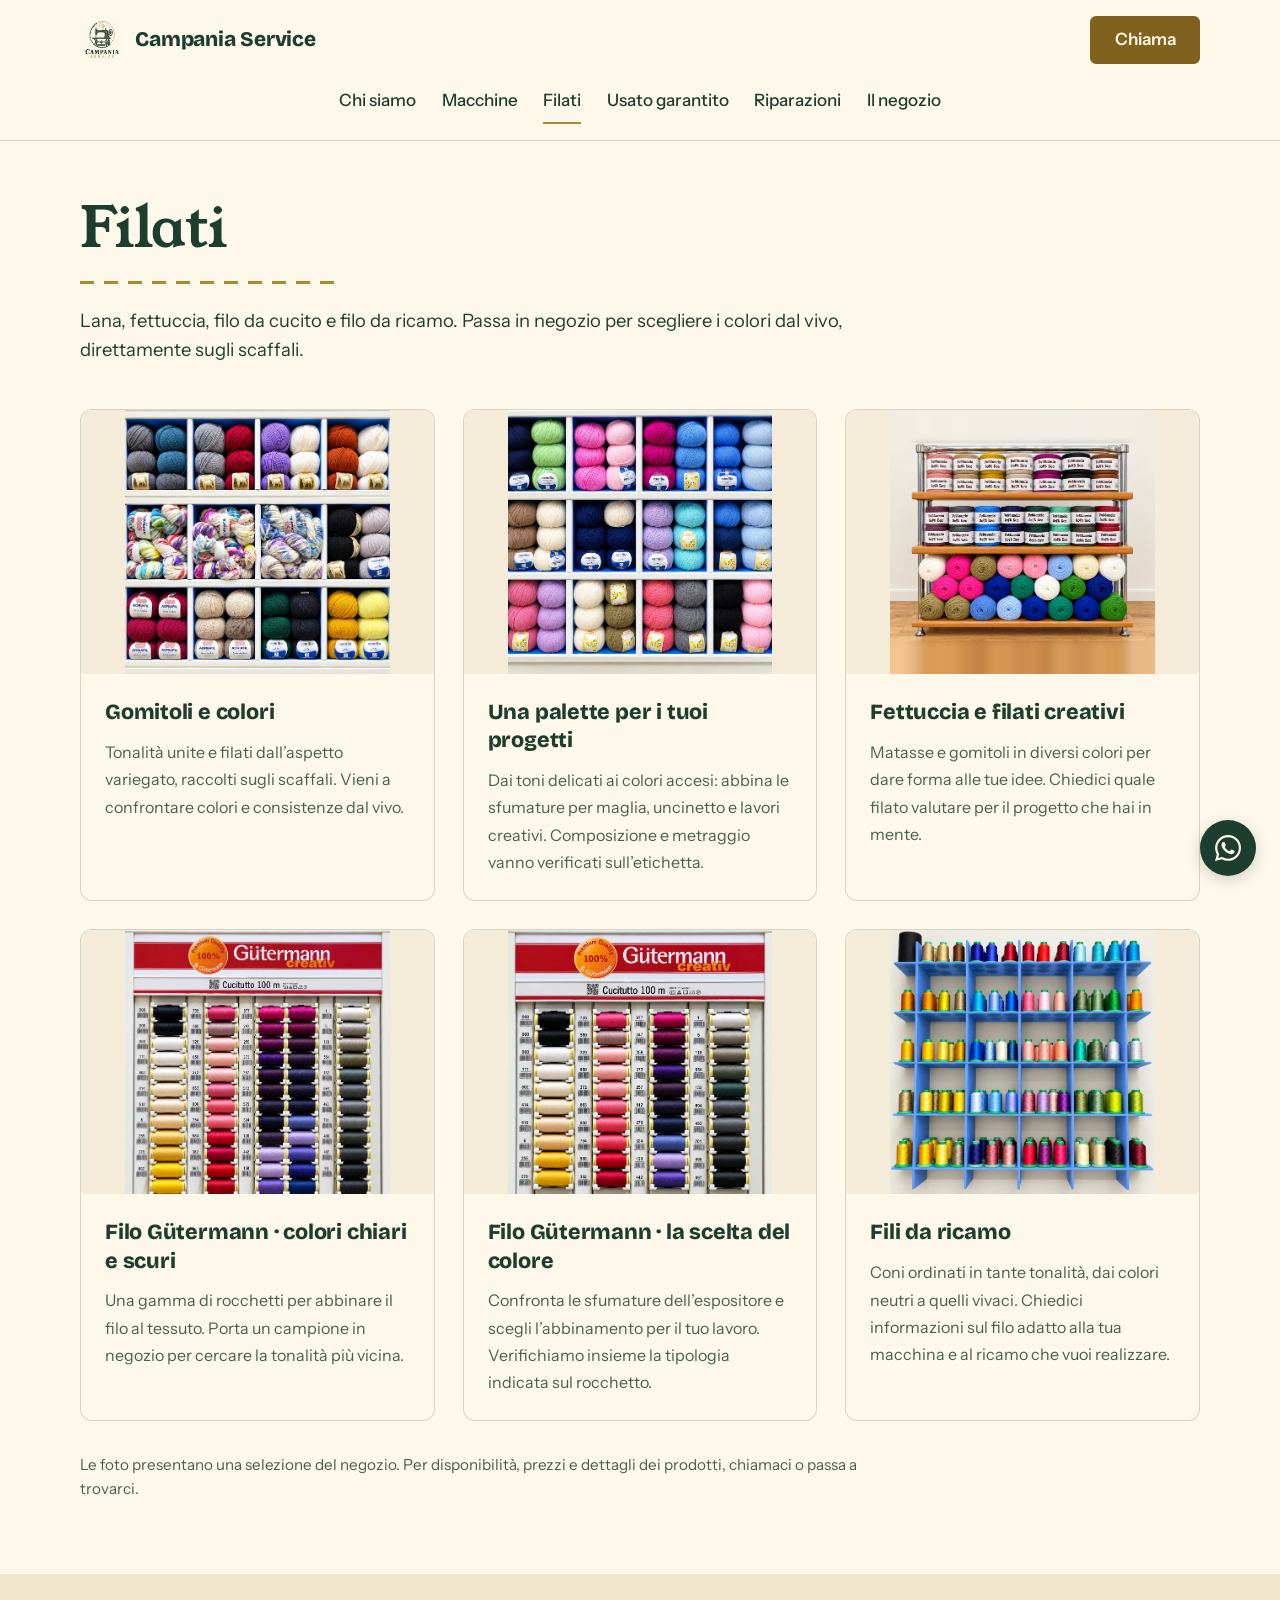
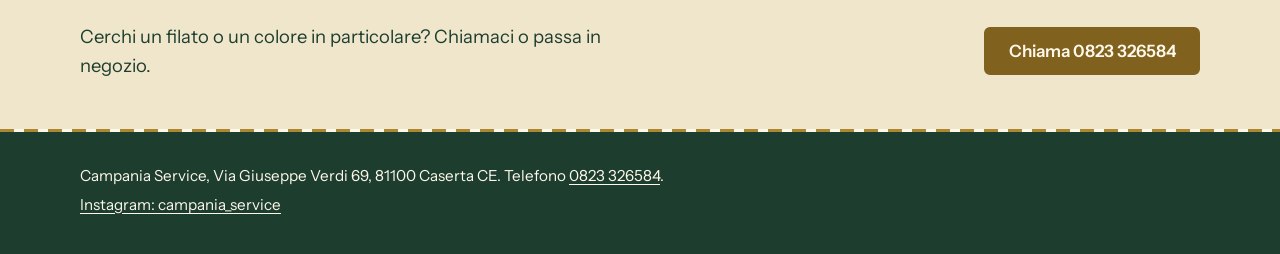
==== filati.html @ 4705c8c3 "Add files via upload" ====
<!DOCTYPE html>

<html lang="it">
<head>
<meta charset="utf-8"/>
<meta content="width=device-width, initial-scale=1" name="viewport"/>
<title>Filati | Campania Service Caserta</title>
<meta content="Filati in vendita da Campania Service a Caserta, in Via Giuseppe Verdi 69. Passa in negozio per sceglierli dal vivo." name="description"/>
<meta content="#1D3E2F" name="theme-color"/>
<link href="images/favicon.png" rel="icon" type="image/png"/>
<link href="images/apple-touch-icon.png" rel="apple-touch-icon"/>
<link href="https://fonts.googleapis.com" rel="preconnect"/>
<link crossorigin="" href="https://fonts.gstatic.com" rel="preconnect"/>
<link href="https://fonts.googleapis.com/css2?family=Bricolage+Grotesque:opsz,wght@12..96,600;12..96,800&amp;family=Caveat:wght@600&amp;family=Instrument+Sans:wght@400;500;600&amp;family=Young+Serif&amp;display=swap" rel="stylesheet"/>

<link href="style.css?v=20261009-oro" rel="stylesheet"/>
</head>
<body>
<a class="skip" href="#contenuto">Vai al contenuto</a>
<header>
<div class="wrap bar">
<a class="brand" href="index.html"><img alt="" class="brand-mark" height="1254" src="images/logo-campania-service.jpg" width="1254"/><span>Campania Service</span></a>
<nav aria-label="Menu principale">
<a href="index.html#chi-siamo">Chi siamo</a>
<a href="macchine.html">Macchine</a>
<a aria-current="page" href="filati.html">Filati</a>
<a href="usato-garantito.html">Usato garantito</a>
<a href="riparazioni.html">Riparazioni</a>
<a href="il-negozio.html">Il negozio</a>
</nav>
<a class="btn primary" href="tel:+390823326584">Chiama</a>
</div>
</header>
<main id="contenuto">
<section class="wrap page-title">
<h1>Filati</h1>
<div aria-hidden="true" class="stitch draw"></div>
<p>Lana, fettuccia, filo da cucito e filo da ricamo. Passa in negozio per scegliere i colori dal vivo, direttamente sugli scaffali.</p>
</section>
<section class="wrap gallery-sec">
<div class="gal catalog">
<article class="product-card"><button aria-label="Ingrandisci la foto: Gomitoli e colori" class="frame" type="button"><img alt="Gomitoli di lana di tanti colori sugli scaffali del negozio" height="1254" loading="lazy" src="images/filati-1.jpg" width="1254"/></button><div class="product-copy"><h2>Gomitoli e colori</h2><p>Tonalità unite e filati dall’aspetto variegato, raccolti sugli scaffali. Vieni a confrontare colori e consistenze dal vivo.</p></div></article>
<article class="product-card"><button aria-label="Ingrandisci la foto: Una palette per i tuoi progetti" class="frame" type="button"><img alt="Gomitoli di cotone in tanti colori negli scaffali" height="1254" loading="lazy" src="images/filati-2.jpg" width="1254"/></button><div class="product-copy"><h2>Una palette per i tuoi progetti</h2><p>Dai toni delicati ai colori accesi: abbina le sfumature per maglia, uncinetto e lavori creativi. Composizione e metraggio vanno verificati sull’etichetta.</p></div></article>
<article class="product-card"><button aria-label="Ingrandisci la foto: Fettuccia e filati creativi" class="frame" type="button"><img alt="Matasse di fettuccia in tanti colori su uno scaffale" height="1254" loading="lazy" src="images/filati-3.jpg" width="1254"/></button><div class="product-copy"><h2>Fettuccia e filati creativi</h2><p>Matasse e gomitoli in diversi colori per dare forma alle tue idee. Chiedici quale filato valutare per il progetto che hai in mente.</p></div></article>
<article class="product-card"><button aria-label="Ingrandisci la foto: Filo Gütermann · colori chiari e scuri" class="frame" type="button"><img alt="Espositore di rocchetti di filo da cucito Gütermann" height="1254" loading="lazy" src="images/filati-4.jpg" width="1254"/></button><div class="product-copy"><h2>Filo Gütermann · colori chiari e scuri</h2><p>Una gamma di rocchetti per abbinare il filo al tessuto. Porta un campione in negozio per cercare la tonalità più vicina.</p></div></article>
<article class="product-card"><button aria-label="Ingrandisci la foto: Filo Gütermann · la scelta del colore" class="frame" type="button"><img alt="Espositore di rocchetti Gütermann in colori diversi" height="1254" loading="lazy" src="images/filati-5.jpg" width="1254"/></button><div class="product-copy"><h2>Filo Gütermann · la scelta del colore</h2><p>Confronta le sfumature dell’espositore e scegli l’abbinamento per il tuo lavoro. Verifichiamo insieme la tipologia indicata sul rocchetto.</p></div></article>
<article class="product-card"><button aria-label="Ingrandisci la foto: Fili da ricamo" class="frame" type="button"><img alt="Coni di filo da ricamo in tanti colori su una libreria blu" height="1254" loading="lazy" src="images/filati-6.jpg" width="1254"/></button><div class="product-copy"><h2>Fili da ricamo</h2><p>Coni ordinati in tante tonalità, dai colori neutri a quelli vivaci. Chiedici informazioni sul filo adatto alla tua macchina e al ricamo che vuoi realizzare.</p></div></article>
</div><p class="catalog-note">Le foto presentano una selezione del negozio. Per disponibilità, prezzi e dettagli dei prodotti, chiamaci o passa a trovarci.</p>
</section>
<section class="band">
<div class="wrap fx">
<p>Cerchi un filato o un colore in particolare? Chiamaci o passa in negozio.</p>
<a class="btn primary" href="tel:+390823326584">Chiama 0823 326584</a>
</div>
</section>
</main>
<dialog aria-label="Foto ingrandita" id="lightbox">
<button class="x" type="button">Chiudi</button>
<img alt=""/>
</dialog>
<div aria-hidden="true" class="stitch"></div>
<footer>
<div class="wrap">
<p>Campania Service, Via Giuseppe Verdi 69, 81100 Caserta CE. Telefono <a href="tel:+390823326584">0823 326584</a>.</p>
<p><a href="https://instagram.com/campania_service" rel="noopener" target="_blank">Instagram: campania_service</a></p>
</div>
</footer>
<script src="script.js?v=20261009-2"></script>

<a class="whatsapp-float" href="https://wa.me/393348676958" target="_blank" rel="noopener noreferrer" aria-label="Scrivici su WhatsApp al +39 334 867 6958" title="Scrivici su WhatsApp">
  <svg xmlns="http://www.w3.org/2000/svg" width="26" height="26" viewBox="0 0 24 24" aria-hidden="true" focusable="false">
    <path fill="currentColor" d="M20.52 3.48A11.88 11.88 0 0 0 12.04 0C5.46 0 .11 5.35.11 11.93c0 2.1.55 4.16 1.6 5.98L0 24l6.25-1.64a11.9 11.9 0 0 0 5.79 1.48h.01c6.58 0 11.94-5.35 11.94-11.93a11.85 11.85 0 0 0-3.47-8.43ZM12.04 21.82a9.9 9.9 0 0 1-5.04-1.38l-.36-.21-3.71.97.99-3.62-.24-.37a9.89 9.89 0 0 1-1.51-5.28c0-5.46 4.44-9.9 9.91-9.9a9.83 9.83 0 0 1 7 2.9 9.83 9.83 0 0 1 2.9 7c0 5.46-4.45 9.89-9.94 9.89Zm5.44-7.41c-.3-.15-1.76-.87-2.03-.97-.27-.1-.47-.15-.67.15-.2.3-.77.97-.94 1.17-.17.2-.35.22-.65.07-.3-.15-1.26-.46-2.4-1.48-.89-.79-1.48-1.76-1.66-2.06-.17-.3-.02-.46.13-.61.13-.13.3-.35.45-.52.15-.17.2-.3.3-.5.1-.2.05-.37-.02-.52-.08-.15-.67-1.61-.92-2.21-.24-.58-.49-.5-.67-.51h-.57c-.2 0-.52.07-.79.37-.27.3-1.04 1.02-1.04 2.49s1.07 2.89 1.21 3.09c.15.2 2.1 3.2 5.08 4.49.71.3 1.26.49 1.69.62.71.23 1.35.2 1.86.12.57-.08 1.76-.72 2.01-1.41.25-.7.25-1.29.17-1.41-.07-.13-.27-.2-.57-.35Z"/>
  </svg>
</a>
</body>
</html>
---- style.css ----
:root{
  --ink:#1D3E2F; --paper:#FEF8EA; --mist:#F0E6CB; --denim:#45614C; --thread:#AD8732; --thread-strong:#80611E;
  --line:rgba(29,62,47,.18);
  --display:"Young Serif",Georgia,"Times New Roman",serif;
  --head:"Bricolage Grotesque","Arial Narrow",system-ui,sans-serif;
  --hand:"Caveat","Segoe Script","Bradley Hand",cursive;
  --body:"Instrument Sans",system-ui,-apple-system,"Segoe UI",sans-serif;
}
*{box-sizing:border-box}
[hidden]{display:none!important}
html{scroll-behavior:smooth;scroll-padding-top:84px}
body{margin:0;background:var(--paper);color:var(--ink);font:400 1.0625rem/1.6 var(--body)}
img{display:block;max-width:100%}
a{color:inherit}
h1,h2{font-family:var(--display);font-weight:400;line-height:1.1;letter-spacing:-.01em;margin:0}
h3{font-family:var(--head);font-weight:800;line-height:1.1;letter-spacing:-.01em;margin:0}
p{margin:0 0 1rem}
.wrap{width:min(1120px,100% - 2.5rem);margin-inline:auto}
.sr{position:absolute;width:1px;height:1px;overflow:hidden;clip:rect(0 0 0 0);white-space:nowrap}
:focus-visible{outline:3px solid var(--thread);outline-offset:3px}
.skip{position:absolute;left:1rem;top:-4rem;background:var(--ink);color:#FEF8EA;padding:.6rem 1rem;z-index:20}
.skip:focus{top:1rem}

/* punto cucito: motivo ricorrente */
.stitch{height:3px;background:repeating-linear-gradient(90deg,var(--thread) 0 14px,transparent 14px 24px)}
.draw{clip-path:inset(0 100% 0 0);animation:draw 1.2s .25s ease-out forwards}
@keyframes draw{to{clip-path:inset(0 0 0 0)}}

/* header e menu */
header{position:sticky;top:0;z-index:10;background:rgba(254,248,234,.95);backdrop-filter:blur(6px);border-bottom:1px solid var(--line)}
.bar{display:flex;align-items:center;justify-content:space-between;gap:1rem;min-height:68px}
.brand{display:inline-flex;align-items:center;gap:.7rem;font-family:var(--head);font-weight:800;font-size:1.3rem;letter-spacing:-.01em;text-decoration:none}
.brand-mark{height:44px;width:auto}
nav{display:flex;gap:1.6rem;font-weight:500}
nav a{text-decoration:none;padding:.4rem 0;border-bottom:2px solid transparent}
nav a:hover,nav a[aria-current="page"]{border-color:var(--thread)}

/* bottoni */
.btn{display:inline-flex;align-items:center;justify-content:center;min-height:48px;padding:0 1.4rem;border-radius:6px;font-weight:600;text-decoration:none;border:2px solid var(--ink);background:transparent;color:inherit;transition:background .15s,color .15s}
.btn:hover{background:var(--ink);color:#FEF8EA}
.btn.primary{background:var(--thread-strong);border-color:var(--thread-strong);color:#FEF8EA}
.btn.primary:hover{background:#644B16;border-color:#644B16}
.dark .btn{border-color:#FEF8EA}
.dark .btn:hover{background:#FEF8EA;color:var(--ink)}
.dark .btn.primary{background:var(--thread-strong);border-color:var(--thread-strong);color:#FEF8EA}
.dark .btn.primary:hover{background:#FEF8EA;border-color:#FEF8EA;color:var(--ink)}
.btns{display:flex;flex-wrap:wrap;gap:.8rem}

/* cornici foto */
.frame{position:relative;display:block;width:100%;aspect-ratio:4/3;overflow:hidden;background:var(--mist);border-radius:4px}
.frame img{position:absolute;inset:0;width:100%;height:100%;object-fit:cover}
button.frame{border:0;padding:0;cursor:zoom-in;font:inherit}
.dark .frame{background:#294E3B}

/* titolo di pagina */
.page-title{padding:3.2rem 0 2rem}
.page-title h1{font-size:clamp(2.2rem,4.6vw,3.5rem)}
.page-title .stitch{width:min(260px,60%);margin:1.4rem 0}
.page-title p{max-width:38rem;font-size:1.15rem}

/* gallerie */
.gal{display:grid;grid-template-columns:repeat(auto-fill,minmax(280px,1fr));gap:1rem}
.gal.two{grid-template-columns:repeat(2,1fr)}
.gallery-sec{padding:0 0 4.5rem}
.dark{background:var(--ink);color:#FEF8EA}
.dark .page-title{padding-top:3.2rem}
.dark .gallery-sec{padding-bottom:4.5rem}

/* fascia con invito all'azione */
.band{background:var(--mist);padding:3rem 0}
.band .wrap{display:flex;flex-wrap:wrap;align-items:center;justify-content:space-between;gap:1.5rem 3rem}
.band p{max-width:36rem;margin:0;font-size:1.15rem}

/* home */
.hero{padding:3.2rem 0 4.5rem}
.hero .wrap{display:grid;grid-template-columns:1.05fr .95fr;gap:3.5rem;align-items:center}
.hero h1{font-size:clamp(2.4rem,4.9vw,4.1rem)}
.hero .stitch{width:min(260px,60%);margin:1.5rem 0}
.hero p.lead{font-size:1.2rem;max-width:34rem}
.hero .frame{outline:2px dashed var(--thread);outline-offset:10px;aspect-ratio:3/4;max-width:440px;justify-self:end}
.status{display:inline-flex;align-items:center;gap:.6rem;padding:.4rem .95rem;border-radius:999px;background:var(--mist);font-weight:600;font-size:.95rem;margin-bottom:1.6rem}
.status::before{content:"";width:.7rem;height:.7rem;border-radius:50%;background:var(--denim)}
.status[data-state="open"]::before{background:#1D3E2F}
.status[data-state="closed"]::before{background:var(--thread)}
.home-sec{padding:4.5rem 0}
.home-sec h2{font-size:clamp(1.9rem,3.6vw,2.7rem);margin-bottom:2rem}
.tiles{display:grid;grid-template-columns:repeat(2,1fr);gap:2.2rem 1.5rem}
.tile{display:block;text-decoration:none}
.tile h3{font-size:1.6rem;margin:1rem 0 .4rem}
.tile p{margin:0;max-width:30rem}
.tile:hover h3{text-decoration:underline;text-decoration-color:var(--thread);text-decoration-thickness:3px;text-underline-offset:5px}

/* testo semplice (riparazioni) */
.text-sec{padding:0 0 4.5rem}
.facts{max-width:38rem;margin:0 0 2rem;padding:0;list-style:none;border-top:1px dashed var(--line)}
.facts li{padding:.8rem 0;border-bottom:1px dashed var(--line)}

/* contatti */
.contact{display:grid;grid-template-columns:1fr 1fr;gap:3rem;align-items:start;padding:3.5rem 0 4.5rem}
.contact h2{font-size:clamp(1.9rem,3.6vw,2.5rem);margin-bottom:1.2rem}
address{font-style:normal;margin-bottom:1.2rem}
.hours{border-collapse:collapse;width:100%;max-width:26rem;margin-bottom:1.6rem}
.hours th,.hours td{text-align:left;padding:.55rem 0;border-bottom:1px dashed var(--line);font-weight:400;vertical-align:top}
.hours th{width:7.5rem}
.hours tr.today th,.hours tr.today td{font-weight:600}
.map{width:100%;height:100%;min-height:340px;border:0;border-radius:4px;background:var(--mist)}

footer{background:var(--ink);color:#FEF8EA;padding:2rem 0;font-size:.95rem}
footer p{margin:0 0 .3rem}
footer a{text-underline-offset:3px}

/* foto ingrandita */
dialog{border:0;padding:0;background:transparent;max-width:min(96vw,1100px);overflow:visible}
dialog::backdrop{background:rgba(20,35,27,.9)}
dialog img{max-height:84vh;width:auto;margin:0 auto;border-radius:4px}
dialog .x{display:block;margin:0 0 .6rem auto;min-height:44px;padding:0 1.1rem;border:2px solid #FEF8EA;border-radius:6px;background:transparent;color:#FEF8EA;font:600 1rem var(--body);cursor:pointer}
dialog .x:hover{background:#FEF8EA;color:var(--ink)}

@media (max-width:900px){
  .hero .frame{justify-self:center;width:min(100%,440px)}
  .bar{flex-wrap:wrap;gap:.2rem 1rem;padding:.6rem 0 0}
  .brand{order:1;font-size:1.15rem;gap:.55rem}
  .brand-mark{height:38px}
  .bar > .btn{order:2;margin-left:auto;min-height:42px;padding:0 1.1rem}
  nav{order:3;width:100%;gap:1.3rem;overflow-x:auto;white-space:nowrap;padding-bottom:.2rem}
  .hero .wrap,.contact{grid-template-columns:1fr}
  .hero .wrap{gap:2.5rem}
  .hero{padding-top:2rem}
  .home-sec{padding:3.2rem 0}
  .page-title{padding-top:2.2rem}
  .contact{padding:2.5rem 0 3.2rem}
}
@media (max-width:620px){
  .tiles{grid-template-columns:1fr}
  .gal{grid-template-columns:repeat(2,1fr);gap:.7rem}
  .gal.two{grid-template-columns:1fr}
  .btns .btn{width:100%}
}
@media (prefers-reduced-motion:reduce){
  html{scroll-behavior:auto}
  .draw{animation:none;clip-path:none}
}

/* gallerie con foto di forme diverse: si vedono intere, a colonne */
.gal.natural{display:block;columns:3 260px;column-gap:1rem}
.gal.natural .frame{aspect-ratio:auto;margin:0 0 1rem;break-inside:avoid}
.gal.natural .frame img{position:static;height:auto}
.gal.portrait .frame{aspect-ratio:3/4}
@media (max-width:620px){
  .gal.natural{columns:2;column-gap:.7rem}
  .gal.natural .frame{margin-bottom:.7rem}
  .gal.two.portrait{grid-template-columns:repeat(2,1fr);gap:.7rem}
}

/* telefoni stretti: nome e pulsante restano sulla stessa riga */
@media (max-width:430px){
  .brand{font-size:1.02rem;gap:.5rem}
  .brand-mark{height:34px}
  .bar > .btn{padding:0 .9rem}
}

/* due o poche foto grandi, mostrate intere affiancate */
.gal.pair{grid-template-columns:repeat(2,1fr);align-items:start}
.gal.pair .frame{aspect-ratio:auto}
.gal.pair .frame img{position:static;height:auto}
@media (max-width:620px){
  .gal.pair{grid-template-columns:1fr}
}

/* cornici uniformi nelle gallerie */
.gal.square .frame{aspect-ratio:1/1}

/* animazioni leggere: ingrandimento lento della foto e ombra morbida */
.gal .frame,.tile .frame{transition:box-shadow .35s ease}
.gal .frame img,.tile .frame img{transition:transform .6s cubic-bezier(.2,.6,.2,1)}
@media (hover:hover){
  .gal .frame:hover,.tile:hover .frame{box-shadow:0 14px 26px -16px rgba(29,62,47,.45)}
  .gal .frame:hover img,.tile:hover .frame img{transform:scale(1.045)}
  .dark .gal .frame:hover{box-shadow:0 14px 26px -16px rgba(0,0,0,.7)}
}
/* sul telefono: piccola risposta mentre il dito è appoggiato */
.gal .frame:active img,.tile:active .frame img{transform:scale(1.03);transition-duration:.2s}
.btn:active{transform:translateY(1px)}
@media (prefers-reduced-motion:reduce){
  .gal .frame,.tile .frame,.gal .frame img,.tile .frame img{transition:none}
  .gal .frame:hover img,.tile:hover .frame img,.gal .frame:active img,.tile:active .frame img{transform:none}
}

/* =========================================================
   Font: titoli in Young Serif, testi in Instrument Sans,
   titoletti e nome in Bricolage Grotesque, appunti in Caveat
   ========================================================= */
.hand{display:inline-block;font-family:var(--hand);font-weight:600;font-size:2.1rem;line-height:1.05;color:var(--thread-strong);margin:0 0 1.2rem;transform:rotate(-2deg);transform-origin:left center}
.dark .hand{color:#D9BC73}
.band p.hand{font-size:2rem;margin:0 0 .3rem;max-width:none}

/* ---------- entrata della pagina (una sola volta, in sequenza) ---------- */
@keyframes rise{from{opacity:0;transform:translateY(16px)}to{opacity:1;transform:none}}
.hero .wrap > div:first-child > :not(.stitch),
.page-title > :not(.stitch){animation:rise .9s cubic-bezier(.2,.6,.2,1) both}
.hero .wrap > div:first-child > :nth-child(1){animation-delay:.05s}
.hero .wrap > div:first-child > :nth-child(2){animation-delay:.18s}
.hero .wrap > div:first-child > :nth-child(4){animation-delay:.5s}
.hero .wrap > div:first-child > :nth-child(5){animation-delay:.65s}
.page-title > :nth-child(1){animation-delay:.05s}
.page-title > :nth-child(3){animation-delay:.4s}
.page-title > :nth-child(4){animation-delay:.55s}

/* ---------- comparsa allo scorrimento ---------- */
/* foto: si aprono dall'alto verso il basso mentre si assestano */
.js .rv{opacity:0;clip-path:inset(0 0 99.6% 0)}
.js .rv.in{opacity:1;clip-path:inset(-40px);transition:clip-path 1.1s cubic-bezier(.77,0,.18,1) var(--d,0s),opacity .01s var(--d,0s),box-shadow .35s ease}
.js .rv.in img{animation:settle 1.5s cubic-bezier(.2,.6,.2,1) var(--d,0s) backwards}
@keyframes settle{from{transform:scale(1.22)}to{transform:scale(1)}}
/* testi: salgono di poco e compaiono */
.js .fx{opacity:0;transform:translateY(16px)}
.js .fx.in{opacity:1;transform:none;transition:opacity .9s ease var(--d,0s),transform .9s cubic-bezier(.2,.6,.2,1) var(--d,0s)}
/* linee a punto cucito: si cuciono da sinistra */
.js .rs{opacity:0;clip-path:inset(0 99.6% 0 0)}
.js .rs.in{opacity:1;clip-path:inset(0 0 0 0);transition:clip-path 1.5s ease-out,opacity .01s}

/* ---------- chi siamo ---------- */
.about{padding:4.5rem 0}
.about-grid{display:grid;grid-template-columns:1.05fr .95fr;gap:4.5rem;align-items:center}
.about h2,.why h2{font-size:clamp(2rem,4vw,3rem);margin-bottom:1.4rem}
.about-text p{max-width:34rem}
.about-photos{position:relative;padding-bottom:4.2rem}
.about-main{width:78%;margin-left:auto;aspect-ratio:3/4}
.about-side{position:absolute;left:0;bottom:0;width:56%;aspect-ratio:4/3;outline:2px dashed var(--thread);outline-offset:8px;background:var(--mist)}

/* ---------- perché sceglierci / riparazioni ---------- */
.why{padding:4.5rem 0}
.why-grid{display:grid;grid-template-columns:repeat(2,1fr);gap:2.6rem 3.5rem;margin-top:2.6rem}
.why-grid.three{grid-template-columns:repeat(3,1fr);gap:2.4rem;margin-top:0}
.why.flat{padding-top:0}
.why-item{display:grid;grid-template-columns:auto 1fr;gap:0 1.3rem;align-items:start}
.ico{grid-row:span 2;display:grid;place-items:center;width:64px;height:64px;border:2px dashed var(--thread);border-radius:50%}
.ico svg{width:30px;height:30px;fill:none;stroke:var(--thread);stroke-width:1.7;stroke-linecap:round;stroke-linejoin:round;transition:transform .5s cubic-bezier(.2,.6,.2,1)}
.why-item h3{font-size:1.4rem;margin:.3rem 0 .45rem}
.why-item p{margin:0;max-width:30rem}
.dark .why-item p{color:rgba(254,248,234,.86)}
@media (hover:hover){
  .why-item:hover .ico svg{transform:rotate(-9deg) scale(1.12)}
}

/* ---------- usato: due foto uguali ---------- */
.gal.pair .frame{aspect-ratio:1/1}
.gal.pair .frame img{position:absolute;height:100%}

@media (max-width:900px){
  .about{padding:3.2rem 0}
  .about-grid{grid-template-columns:1fr;gap:2.8rem}
  .why{padding:3.2rem 0}
  .why-grid,.why-grid.three{grid-template-columns:1fr;gap:2rem}
  .why.flat{padding-top:0}
}
@media (max-width:620px){
  .gal.pair{grid-template-columns:1fr}
}

/* ---------- chi preferisce meno movimento ---------- */
@media (prefers-reduced-motion:reduce){
  .js .rv,.js .rv.in,.js .fx,.js .fx.in,.js .rs,.js .rs.in{clip-path:none;opacity:1;transform:none;transition:none}
  .js .rv.in img{animation:none}
  .hero .wrap > div:first-child > *,.page-title > *{animation:none}
  .ticker-track{animation:none;width:auto;justify-content:center}
  .ticker-set + .ticker-set,.ticker .rep{display:none}
}

/* Layout condiviso: navigazione visibile e sezioni ben distanziate. */
html{scroll-padding-top:150px}
.bar{flex-wrap:wrap;gap:1rem;padding:1rem 0}
.brand{order:1}.bar>.btn{order:2;margin-left:auto}
nav{order:3;width:100%;display:flex;flex-wrap:wrap;justify-content:center;gap:.25rem 1.6rem;overflow:visible;white-space:normal}
nav a{padding:.45rem 0}
.brand-strip{padding:2rem 0;border-block:1px solid var(--line);background:#FEF8EA}
.brand-strip .wrap{display:flex;flex-wrap:wrap;align-items:center;justify-content:space-between;gap:1rem 2rem}
.brand-strip p{margin:0;font-size:.85rem;font-weight:600;text-transform:uppercase;letter-spacing:.12em}
.brand-list{display:flex;flex-wrap:wrap;gap:1rem 2rem}
.brand-list span{font-family:var(--head);font-size:1.35rem;font-weight:800}
.about{padding:5.5rem 0 6rem}
.about-grid{gap:4rem}.about-grid>*{min-width:0}
.about-photos{padding:0}.about-main{width:100%;margin:0;aspect-ratio:4/5}
.about-text .btns{margin-top:1.75rem}
.why{padding:5rem 0;background:var(--mist);color:var(--ink)}
.why-grid{gap:1.5rem;margin-top:2.5rem}
.why-item{padding:1.75rem;border:1px solid var(--line);border-radius:12px;background:#FEF8EA;grid-template-columns:48px minmax(0,1fr);gap:0 1.1rem}
.ico{width:48px;height:48px;border:0;background:#F0E6CB;border-radius:12px;color:var(--thread-strong)}
.ico svg{display:block;width:24px!important;height:24px!important;max-width:24px;max-height:24px;fill:none;stroke:currentColor}
.why-item h3{font-size:1.25rem;line-height:1.3;margin:0 0 .65rem}
.why-item p{font-size:1rem;line-height:1.65}
.why.flat{padding:1rem 0 4rem;background:transparent}
.page-title{padding:3.5rem 0 2.75rem}.page-title p{margin-bottom:0;max-width:48rem}
.page-title .btns{margin-top:1.75rem}
.catalog{display:grid;grid-template-columns:repeat(3,minmax(0,1fr));gap:1.75rem}
.catalog.two{grid-template-columns:repeat(2,minmax(0,1fr))}
.product-card{min-width:0;overflow:hidden;background:#FEF8EA;border:1px solid var(--line);border-radius:12px;display:flex;flex-direction:column}
.product-card .frame{border-radius:0;aspect-ratio:4/3;background:#F4ECD9}
.product-card .frame img{object-fit:contain}
.product-copy{padding:1.5rem;flex:1}
.product-copy h2,.advice-card h2{font:800 1.35rem/1.3 var(--head);letter-spacing:-.01em;margin:0 0 .8rem}
.product-copy p{font-size:1rem;line-height:1.7;margin:0;color:var(--denim)}
.advice-card{padding:2rem;background:var(--ink);color:#FEF8EA;justify-content:center;gap:1rem}
.advice-card p,.advice-card h2{margin:0}.advice-card .btn{align-self:start}
.eyebrow{font-size:.8rem;font-weight:600;letter-spacing:.12em;text-transform:uppercase}
.catalog-note{margin:2rem 0 0;max-width:52rem;font-size:.95rem;color:var(--denim)}
.dark .product-card{background:#294E3B;border-color:rgba(254,248,234,.2)}
.dark .product-copy p{color:#FEF8EA}
.help-section{padding:0 0 4rem}.help-section>h2{font-size:clamp(1.8rem,3vw,2.6rem);margin-bottom:2rem}
.help-grid{display:grid;grid-template-columns:repeat(3,minmax(0,1fr));gap:2rem}
.help-grid h3{font-size:1.2rem;line-height:1.4;margin-bottom:.75rem}.help-grid p{margin:0}
@media(max-width:900px){
 .about-grid{gap:3rem}.about{padding:4rem 0}.why{padding:4rem 0}
 .catalog{grid-template-columns:repeat(2,minmax(0,1fr))}
 .why-grid,.why-grid.three{grid-template-columns:1fr}
 .help-grid{grid-template-columns:1fr;gap:1.5rem}
}
@media(max-width:620px){
 html{scroll-padding-top:190px}
 .wrap{width:calc(100% - 2rem)}
 nav{justify-content:flex-start;gap:.25rem 1rem;font-size:.9rem}
 .bar{gap:.75rem}.brand{font-size:1.02rem}.brand-mark{height:34px}
 .catalog,.catalog.two{grid-template-columns:1fr;gap:1.5rem}
 .product-copy{padding:1.4rem}.product-card .frame{aspect-ratio:4/3}
 .brand-list{gap:.65rem 1.25rem}.brand-list span{font-size:1.15rem}
 .about-grid{gap:2.75rem}.about{padding:3.5rem 0 4rem}
 .why-item{padding:1.4rem;gap:0 1rem}
 .hero .frame{outline-offset:5px}
 .page-title{padding:2.5rem 0 2rem}
}

/* Pulsante WhatsApp fisso, accessibile su desktop e smartphone. */
.whatsapp-float{
 position:fixed;right:max(24px,env(safe-area-inset-right));bottom:max(24px,env(safe-area-inset-bottom));
 z-index:50;display:flex;align-items:center;justify-content:center;width:56px;height:56px;
 border-radius:50%;background:#1D3E2F;color:#FEF8EA;text-decoration:none;
 box-shadow:0 4px 16px rgba(0,0,0,.16);transition:transform .2s ease,background-color .2s ease,box-shadow .2s ease;
}
.whatsapp-float svg{display:block;width:26px;height:26px;flex:none}
.whatsapp-float:focus-visible{outline:3px solid var(--ink);outline-offset:4px}
@media(hover:hover){.whatsapp-float:hover{background:#294E3B;transform:translateY(-3px);box-shadow:0 6px 20px rgba(0,0,0,.2)}}
.whatsapp-float:active{transform:scale(.96)}
@media(max-width:620px){.whatsapp-float{right:max(16px,env(safe-area-inset-right));bottom:max(16px,env(safe-area-inset-bottom))}}
@media(prefers-reduced-motion:reduce){.whatsapp-float{transition:none}.whatsapp-float:hover,.whatsapp-float:active{transform:none}}
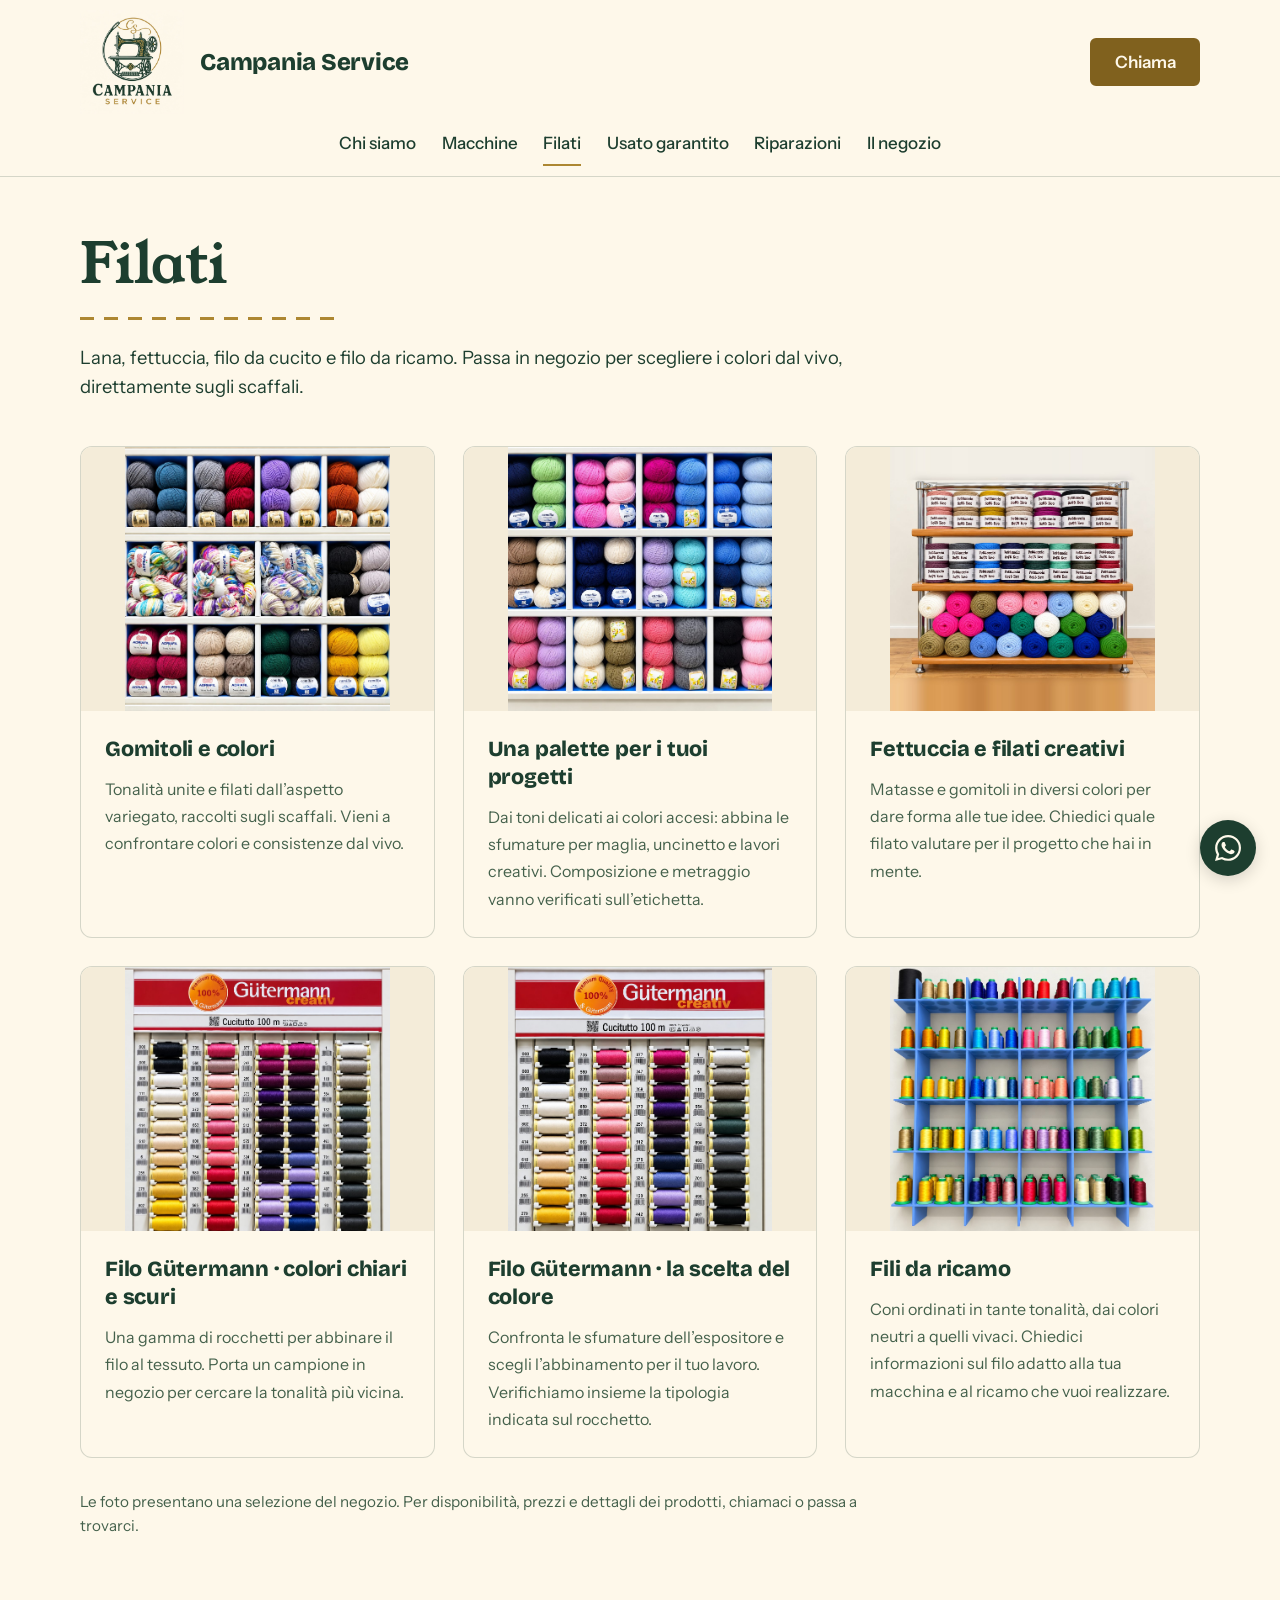
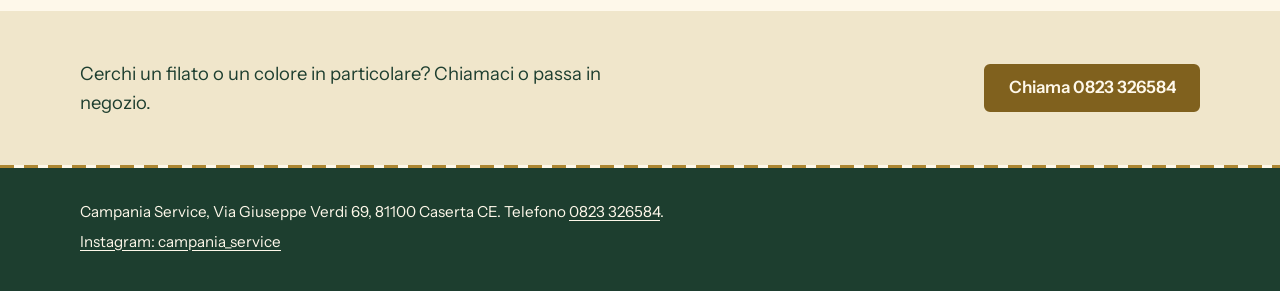
==== commit d033b9e0: "Add files via upload" ====
--- a/filati.html
+++ b/filati.html
@@ -13,13 +13,13 @@
 <link crossorigin="" href="https://fonts.gstatic.com" rel="preconnect"/>
 <link href="https://fonts.googleapis.com/css2?family=Bricolage+Grotesque:opsz,wght@12..96,600;12..96,800&amp;family=Caveat:wght@600&amp;family=Instrument+Sans:wght@400;500;600&amp;family=Young+Serif&amp;display=swap" rel="stylesheet"/>
 
-<link href="style.css?v=20261009-oro" rel="stylesheet"/>
+<link href="style.css?v=20261009-logo" rel="stylesheet"/>
 </head>
 <body>
 <a class="skip" href="#contenuto">Vai al contenuto</a>
 <header>
 <div class="wrap bar">
-<a class="brand" href="index.html"><img alt="" class="brand-mark" height="1254" src="images/logo-campania-service.jpg" width="1254"/><span>Campania Service</span></a>
+<a aria-label="Campania Service — pagina iniziale" class="brand" href="index.html"><img alt="" class="brand-mark" height="1254" src="images/logo-campania-service.jpg" width="1254"/><span>Campania Service</span></a>
 <nav aria-label="Menu principale">
 <a href="index.html#chi-siamo">Chi siamo</a>
 <a href="macchine.html">Macchine</a>
@@ -65,7 +65,7 @@
 <p><a href="https://instagram.com/campania_service" rel="noopener" target="_blank">Instagram: campania_service</a></p>
 </div>
 </footer>
-<script src="script.js?v=20261009-2"></script>
+<script src="script.js?v=20261009-logo"></script>
 
 <a class="whatsapp-float" href="https://wa.me/393348676958" target="_blank" rel="noopener noreferrer" aria-label="Scrivici su WhatsApp al +39 334 867 6958" title="Scrivici su WhatsApp">
   <svg xmlns="http://www.w3.org/2000/svg" width="26" height="26" viewBox="0 0 24 24" aria-hidden="true" focusable="false">
--- a/style.css
+++ b/style.css
@@ -342,3 +342,26 @@
 .whatsapp-float:active{transform:scale(.96)}
 @media(max-width:620px){.whatsapp-float{right:max(16px,env(safe-area-inset-right));bottom:max(16px,env(safe-area-inset-bottom))}}
 @media(prefers-reduced-motion:reduce){.whatsapp-float{transition:none}.whatsapp-float:hover,.whatsapp-float:active{transform:none}}
+
+/* Logo leggibile e testata condivisa in tutte le pagine. */
+:root{--header-height:180px}
+html{scroll-padding-top:calc(var(--header-height) + 16px)}
+header{position:sticky;top:0;z-index:40;background:var(--paper);color:var(--ink)}
+.bar{display:grid;grid-template-columns:minmax(0,1fr) auto;gap:.5rem 1rem;padding:.65rem 0}
+.brand{min-width:0;gap:1rem;font-size:1.5rem;line-height:1.2}
+.brand-mark{display:block;width:104px;height:104px;max-width:none;object-fit:contain;flex:none}
+.brand span{min-width:0}
+.bar>.btn{margin-left:0}
+.bar nav{grid-column:1/-1;gap:.25rem 1.6rem}
+@media(max-width:900px){
+ .brand{font-size:1.25rem;gap:.75rem}
+ .brand-mark{width:88px;height:88px}
+}
+@media(max-width:620px){
+ .bar{gap:.4rem .6rem;padding:.5rem 0}
+ .brand{font-size:1.05rem;gap:.5rem}
+ .brand-mark{width:76px;height:76px}
+ .bar>.btn{padding:0 .8rem;min-height:42px}
+ .bar nav{flex-wrap:nowrap;justify-content:flex-start;gap:1.2rem;overflow-x:auto;white-space:nowrap;padding-bottom:.3rem;max-width:100%}
+ .bar nav a{flex:none}
+}
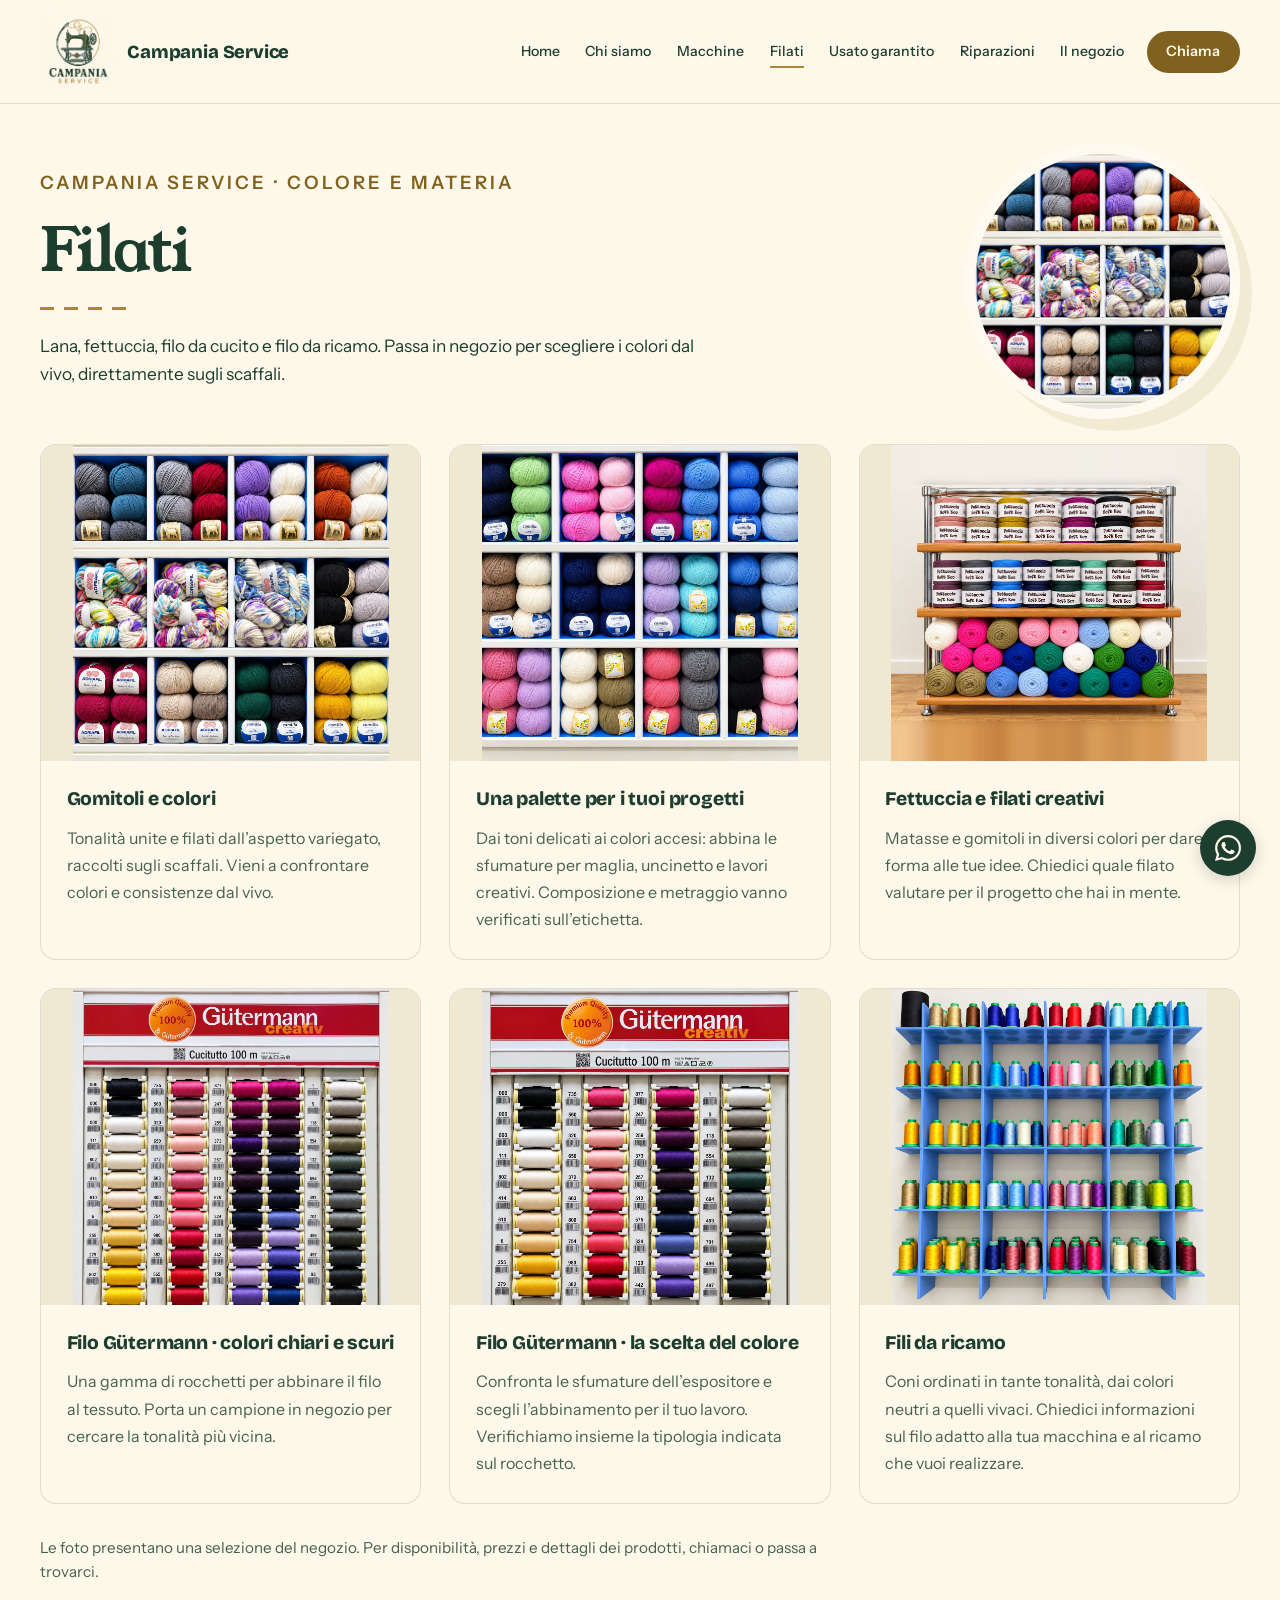
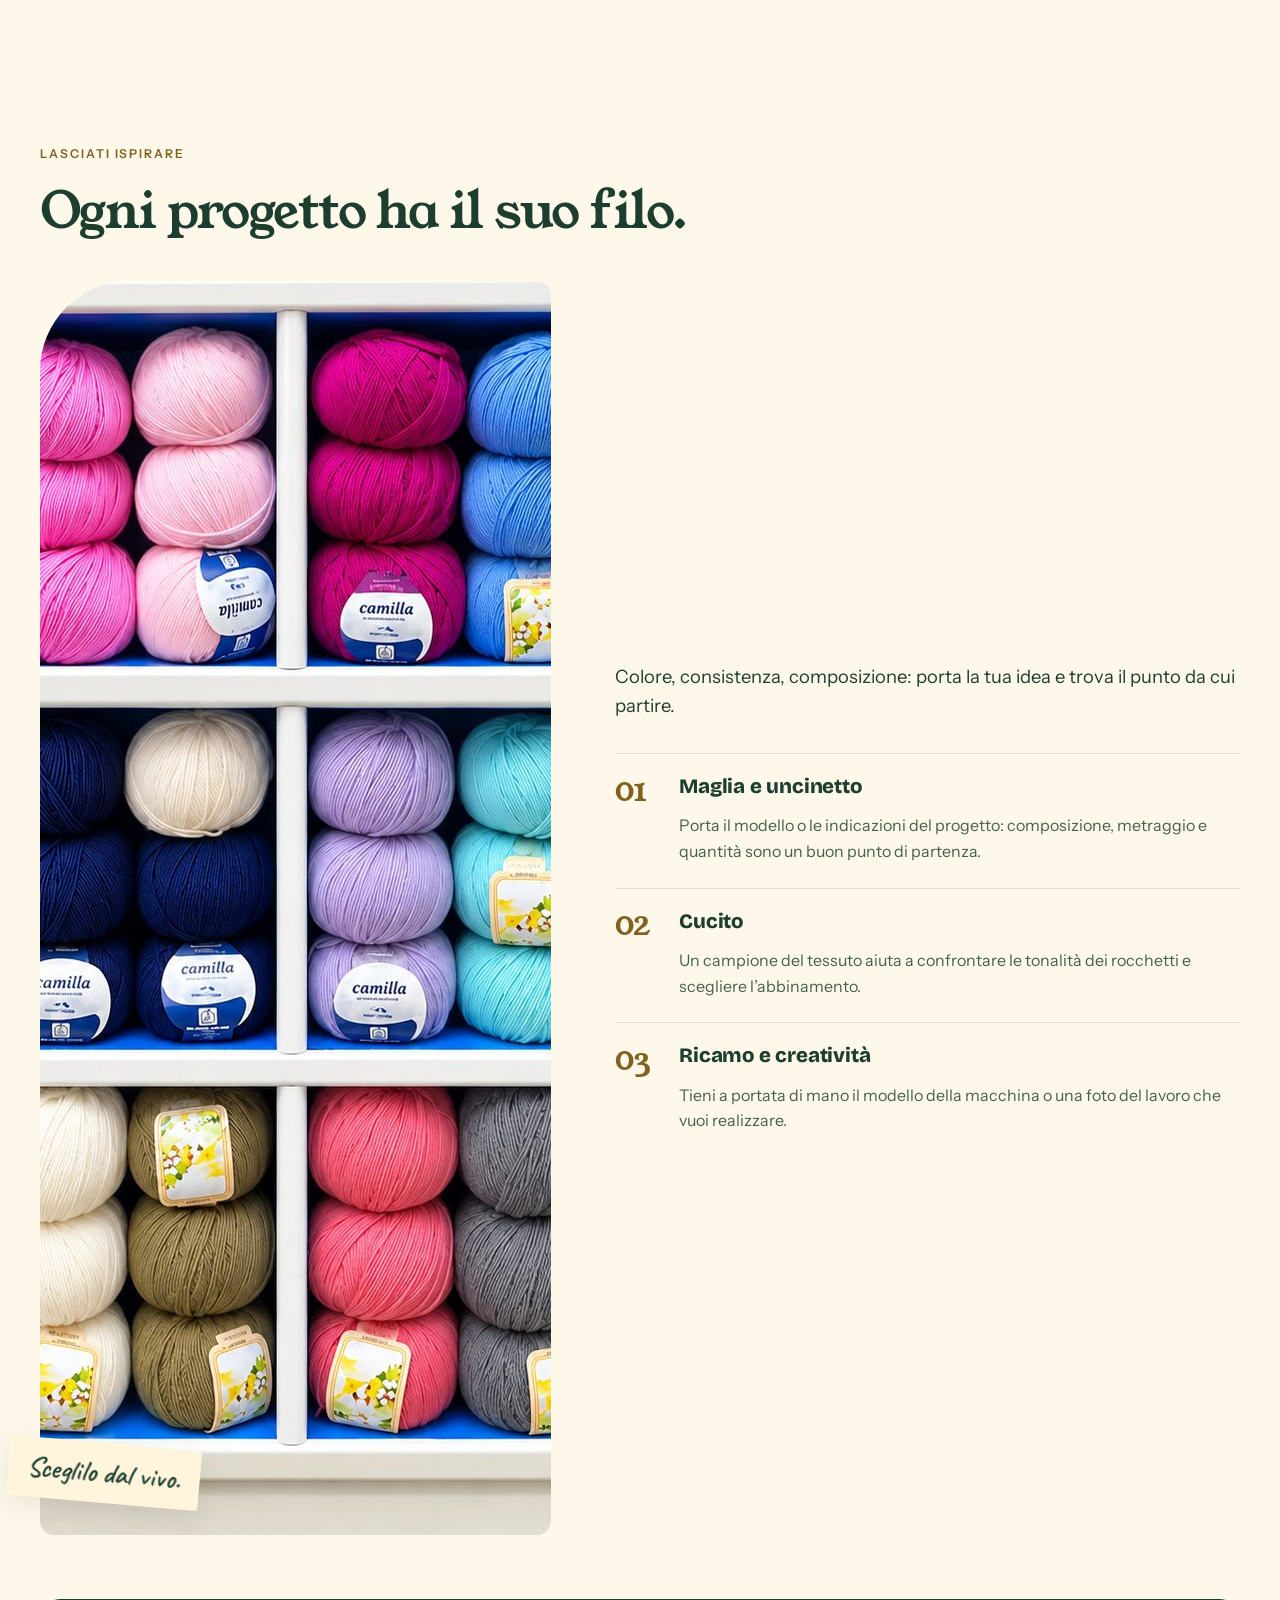
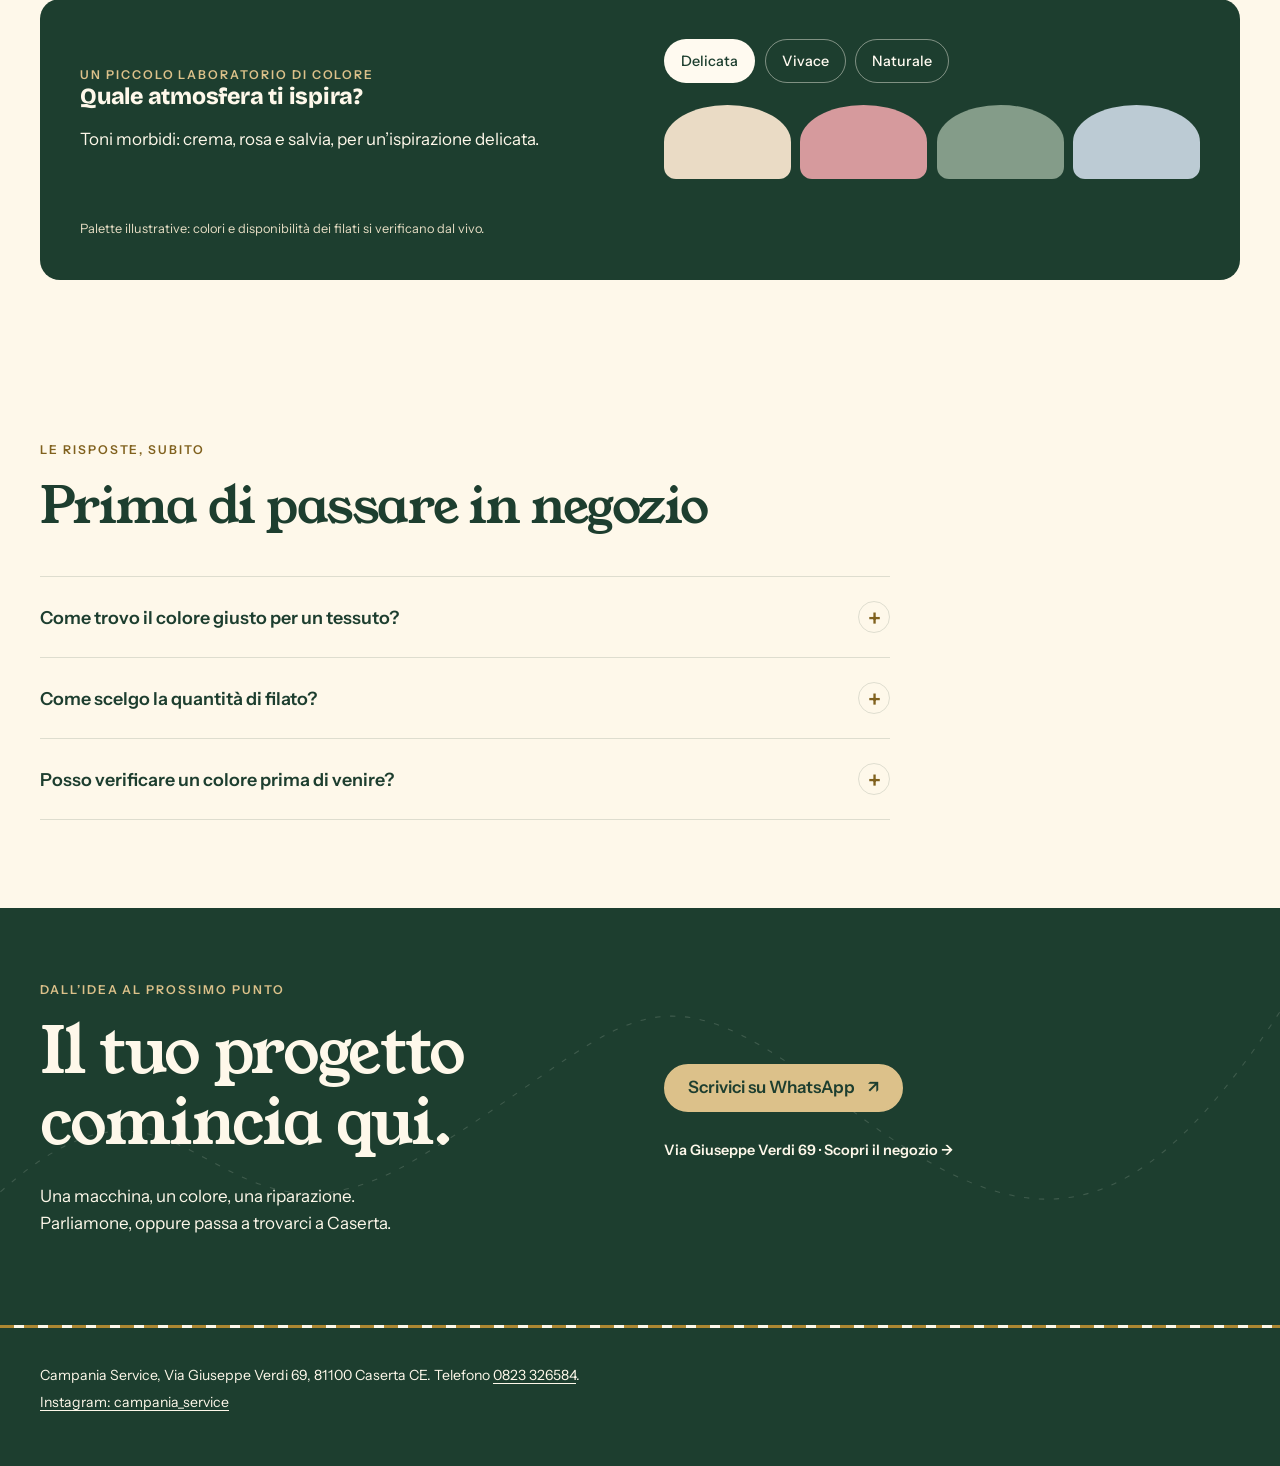
==== commit 4ed0f956: "Add files via upload" ====
--- a/filati.html
+++ b/filati.html
@@ -14,13 +14,14 @@
 <link href="https://fonts.googleapis.com/css2?family=Bricolage+Grotesque:opsz,wght@12..96,600;12..96,800&amp;family=Caveat:wght@600&amp;family=Instrument+Sans:wght@400;500;600&amp;family=Young+Serif&amp;display=swap" rel="stylesheet"/>
 
 <link href="style.css?v=20261009-logo" rel="stylesheet"/>
+<link href="modern.css?v=20261009-gold-1" rel="stylesheet"/>
 </head>
 <body>
 <a class="skip" href="#contenuto">Vai al contenuto</a>
 <header>
 <div class="wrap bar">
 <a aria-label="Campania Service — pagina iniziale" class="brand" href="index.html"><img alt="" class="brand-mark" height="1254" src="images/logo-campania-service.jpg" width="1254"/><span>Campania Service</span></a>
-<nav aria-label="Menu principale">
+<nav aria-label="Menu principale"><a href="index.html">Home</a>
 <a href="index.html#chi-siamo">Chi siamo</a>
 <a href="macchine.html">Macchine</a>
 <a aria-current="page" href="filati.html">Filati</a>
@@ -30,10 +31,10 @@
 </nav>
 <a class="btn primary" href="tel:+390823326584">Chiama</a>
 </div>
-</header>
+<div class="reading-progress" aria-hidden="true"><span></span></div></header>
 <main id="contenuto">
-<section class="wrap page-title">
-<h1>Filati</h1>
+<section class="wrap page-title"><div class="page-portrait" aria-hidden="true"><img src="images/filati-1.jpg" alt="" width="600" height="600" fetchpriority="high"/></div>
+<p class="eyebrow">Campania Service · Colore e materia</p><h1>Filati</h1>
 <div aria-hidden="true" class="stitch draw"></div>
 <p>Lana, fettuccia, filo da cucito e filo da ricamo. Passa in negozio per scegliere i colori dal vivo, direttamente sugli scaffali.</p>
 </section>
@@ -47,13 +48,8 @@
 <article class="product-card"><button aria-label="Ingrandisci la foto: Fili da ricamo" class="frame" type="button"><img alt="Coni di filo da ricamo in tanti colori su una libreria blu" height="1254" loading="lazy" src="images/filati-6.jpg" width="1254"/></button><div class="product-copy"><h2>Fili da ricamo</h2><p>Coni ordinati in tante tonalità, dai colori neutri a quelli vivaci. Chiedici informazioni sul filo adatto alla tua macchina e al ricamo che vuoi realizzare.</p></div></article>
 </div><p class="catalog-note">Le foto presentano una selezione del negozio. Per disponibilità, prezzi e dettagli dei prodotti, chiamaci o passa a trovarci.</p>
 </section>
-<section class="band">
-<div class="wrap fx">
-<p>Cerchi un filato o un colore in particolare? Chiamaci o passa in negozio.</p>
-<a class="btn primary" href="tel:+390823326584">Chiama 0823 326584</a>
-</div>
-</section>
-</main>
+<section class="modern-section "><div class="wrap"><div class="section-heading reveal"><p class="eyebrow">Lasciati ispirare</p><h2>Ogni progetto ha il suo filo.</h2></div><div class="editorial-split"><div class="photo-stack reveal"><img src="images/filati-2.jpg" alt="Scaffali di gomitoli colorati nel negozio" loading="lazy" width="1254" height="1254"><span class="photo-note">Sceglilo dal vivo.</span></div><div><p class="section-intro">Colore, consistenza, composizione: porta la tua idea e trova il punto da cui partire.</p><div class="journey"><article class="journey-card reveal"><span class="step-number">01</span><h3>Maglia e uncinetto</h3><p>Porta il modello o le indicazioni del progetto: composizione, metraggio e quantità sono un buon punto di partenza.</p></article><article class="journey-card reveal"><span class="step-number">02</span><h3>Cucito</h3><p>Un campione del tessuto aiuta a confrontare le tonalità dei rocchetti e scegliere l’abbinamento.</p></article><article class="journey-card reveal"><span class="step-number">03</span><h3>Ricamo e creatività</h3><p>Tieni a portata di mano il modello della macchina o una foto del lavoro che vuoi realizzare.</p></article></div></div></div><div class="palette-studio reveal"><div><p class="eyebrow">Un piccolo laboratorio di colore</p><h3>Quale atmosfera ti ispira?</h3><p id="palette-description" aria-live="polite">Toni morbidi: crema, rosa e salvia, per un’ispirazione delicata.</p></div><div><div class="palette-buttons" role="group" aria-label="Palette di ispirazione"><button type="button" data-palette="delicata" aria-pressed="true">Delicata</button><button type="button" data-palette="vivace" aria-pressed="false">Vivace</button><button type="button" data-palette="naturale" aria-pressed="false">Naturale</button></div><div class="swatches" aria-hidden="true"><span style="--swatch:#eadbc5"></span><span style="--swatch:#d69a9d"></span><span style="--swatch:#849c89"></span><span style="--swatch:#bccbd4"></span></div></div><p class="small-note">Palette illustrative: colori e disponibilità dei filati si verificano dal vivo.</p></div></div></section>
+<section class="modern-section faq-section"><div class="wrap"><div class="section-heading reveal"><p class="eyebrow">Le risposte, subito</p><h2>Prima di passare in negozio</h2></div><div class="faq-list"><details class="reveal"><summary>Come trovo il colore giusto per un tessuto?<span aria-hidden="true">+</span></summary><p>Porta un campione: potrai confrontarlo direttamente con le tonalità disponibili in negozio.</p></details><details class="reveal"><summary>Come scelgo la quantità di filato?<span aria-hidden="true">+</span></summary><p>Porta le indicazioni del progetto. Composizione e metraggio si verificano sull’etichetta; la quantità dipende dal lavoro che vuoi realizzare.</p></details><details class="reveal"><summary>Posso verificare un colore prima di venire?<span aria-hidden="true">+</span></summary><p>Scrivici o chiamaci indicando il tipo di filato e, se lo conosci, il codice colore. Verificheremo la disponibilità.</p></details></div></div></section><section class="project-cta"><div class="wrap"><div class="reveal"><p class="eyebrow">Dall’idea al prossimo punto</p><h2>Il tuo progetto<br>comincia qui.</h2><p>Una macchina, un colore, una riparazione.<br>Parliamone, oppure passa a trovarci a Caserta.</p></div><div class="cta-actions reveal"><a class="btn primary" href="https://wa.me/393348676958" target="_blank" rel="noopener noreferrer">Scrivici su WhatsApp <span aria-hidden="true">↗</span></a><a class="text-link" href="il-negozio.html">Via Giuseppe Verdi 69 · Scopri il negozio <span aria-hidden="true">→</span></a></div></div><svg class="cta-thread" viewBox="0 0 1200 380" fill="none" aria-hidden="true"><path d="M-20 280C180 80 190 350 390 230S600 30 780 170 1060 320 1220 60"/></svg></section></main>
 <dialog aria-label="Foto ingrandita" id="lightbox">
 <button class="x" type="button">Chiudi</button>
 <img alt=""/>
@@ -72,5 +68,6 @@
     <path fill="currentColor" d="M20.52 3.48A11.88 11.88 0 0 0 12.04 0C5.46 0 .11 5.35.11 11.93c0 2.1.55 4.16 1.6 5.98L0 24l6.25-1.64a11.9 11.9 0 0 0 5.79 1.48h.01c6.58 0 11.94-5.35 11.94-11.93a11.85 11.85 0 0 0-3.47-8.43ZM12.04 21.82a9.9 9.9 0 0 1-5.04-1.38l-.36-.21-3.71.97.99-3.62-.24-.37a9.89 9.89 0 0 1-1.51-5.28c0-5.46 4.44-9.9 9.91-9.9a9.83 9.83 0 0 1 7 2.9 9.83 9.83 0 0 1 2.9 7c0 5.46-4.45 9.89-9.94 9.89Zm5.44-7.41c-.3-.15-1.76-.87-2.03-.97-.27-.1-.47-.15-.67.15-.2.3-.77.97-.94 1.17-.17.2-.35.22-.65.07-.3-.15-1.26-.46-2.4-1.48-.89-.79-1.48-1.76-1.66-2.06-.17-.3-.02-.46.13-.61.13-.13.3-.35.45-.52.15-.17.2-.3.3-.5.1-.2.05-.37-.02-.52-.08-.15-.67-1.61-.92-2.21-.24-.58-.49-.5-.67-.51h-.57c-.2 0-.52.07-.79.37-.27.3-1.04 1.02-1.04 2.49s1.07 2.89 1.21 3.09c.15.2 2.1 3.2 5.08 4.49.71.3 1.26.49 1.69.62.71.23 1.35.2 1.86.12.57-.08 1.76-.72 2.01-1.41.25-.7.25-1.29.17-1.41-.07-.13-.27-.2-.57-.35Z"/>
   </svg>
 </a>
+<script src="modern.js?v=20261009-gold-1" defer></script>
 </body>
 </html>
--- a/modern.css
+++ b/modern.css
@@ -0,0 +1,42 @@
+/* Campania Service: colore, materia e un filo che unisce le pagine. */
+:root{--paper:#FEF8EA;--mist:#F0E6CB;--thread:#AD8732;--thread-strong:#80611E;--soft:#f3ead3;--line:rgba(29,62,47,.14)}
+body{background:var(--paper)}
+.wrap{width:min(1200px,100% - 4rem)}
+header{background:rgba(254,248,234,.94);backdrop-filter:blur(18px)}
+.bar{min-height:90px;padding:.85rem 0;gap:.6rem 1.5rem}.brand{font-size:1.3rem}.brand-mark{height:44px}
+nav{gap:.2rem 1.55rem;font-size:.95rem}.btn{border-radius:999px;gap:.7rem;transition:transform .25s,background .25s,color .25s,box-shadow .25s}.btn:hover{transform:translateY(-2px);box-shadow:0 8px 24px #1d3e2f18}
+nav a{position:relative;border:0}nav a::after{position:absolute;content:"";height:2px;bottom:2px;left:0;right:0;background:var(--thread);transform:scaleX(0);transform-origin:left;transition:transform .25s}nav a:hover::after,nav a[aria-current="page"]::after{transform:scaleX(1)}
+.reading-progress{height:3px;position:absolute;bottom:-1px;left:0;right:0;pointer-events:none}.reading-progress span{display:block;height:100%;background:var(--thread);transform:scaleX(0);transform-origin:left}
+.eyebrow{font-size:.76rem;letter-spacing:.16em;font-family:var(--body);font-weight:600;line-height:1.6;color:var(--thread-strong)}
+.hero{position:relative;isolation:isolate;overflow:hidden;padding:4.8rem 0 5.5rem;background:radial-gradient(ellipse at 80% 10%,#f0e6cb88,transparent 60%)}
+.hero .wrap{gap:4rem;position:relative}.hero h1{font-size:clamp(3.2rem,6vw,5.8rem);line-height:1.08;letter-spacing:-.045em}.hero h1 em{font-style:normal;color:var(--thread-strong)}
+.hero-eyebrow{margin-bottom:1rem}.hero p.lead{max-width:29rem;font-size:1.14rem}.hero .frame{width:100%;aspect-ratio:4/5;border-radius:100px 16px 16px 16px;outline:0;box-shadow:20px 20px 0 #e5d6ae;max-width:none}.hero .status{font-size:.84rem;margin-bottom:1.6rem;background:#fffaf0;border:1px solid var(--line)}
+.hero-visual{position:relative;width:100%;max-width:470px;justify-self:end}.photo-note{display:block;background:#fff5dd;color:var(--ink);padding:.8rem 1.2rem;font:600 1.8rem/1.2 var(--hand);transform:rotate(5deg);position:absolute;bottom:2rem;left:-2rem;z-index:2;box-shadow:0 8px 25px #1d3e2f18;border-radius:3px}.hero-thread{position:absolute;inset:0;width:100%;height:100%;z-index:-1;pointer-events:none}.hero-thread path{stroke:var(--thread);stroke-width:1.5;stroke-dasharray:7 7;opacity:.45;animation:thread-flow 30s linear infinite}
+@keyframes thread-flow{to{stroke-dashoffset:-280}}
+.brand-strip{background:var(--ink);color:#FEF8EA;padding:1.75rem 0;border:0}.brand-strip p{font-size:.7rem;color:#eee4c9}.brand-list{gap:1rem 2.1rem}.brand-list span{font-size:1.55rem;transition:color .2s}.brand-list span:hover{color:#dcc18a}
+.home-sec{padding:5.5rem 0}.tiles{grid-template-columns:repeat(4,minmax(0,1fr));gap:1.4rem}.tile{padding:.7rem .7rem 1.5rem;border:1px solid var(--line);border-radius:16px;background:#fffaf0;position:relative;transition:transform .3s,box-shadow .3s}.tile .frame{aspect-ratio:4/5;border-radius:10px}.tile h3{font-size:1.25rem;padding:0 .35rem}.tile p{font-size:.95rem;padding:0 .35rem}.tile::after{content:"↗";position:absolute;top:1.35rem;right:1.35rem;background:var(--paper);width:34px;height:34px;border-radius:50%;display:grid;place-items:center;font-size:1.2rem;z-index:2}.tile:hover{transform:translateY(-7px);box-shadow:0 15px 30px #1d3e2f10}.tile:hover h3{text-decoration:none}
+.about-main{border-radius:18px 100px 18px 18px}.about-text h2{font-size:clamp(2.5rem,4vw,3.5rem)}.why{background:#F0E6CB}.why-item{border-radius:16px;transition:transform .3s,box-shadow .3s}.why-item:hover{transform:translateY(-4px);box-shadow:0 14px 24px #1d3e2f0b}
+.page-title{position:relative;min-height:340px;padding:4rem 350px 3.5rem 0}.page-title h1{font-size:clamp(2.6rem,4.8vw,4.3rem);letter-spacing:-.035em}.page-title>.eyebrow{margin-bottom:1.2rem}.page-title>.stitch{width:90px}.page-title>p:not(.eyebrow){font-size:1.08rem;max-width:43rem}.page-portrait{position:absolute;right:0;top:2.5rem;width:275px;height:275px;border-radius:50%;overflow:hidden;border:10px solid #fffaf0;box-shadow:12px 12px 0 var(--soft)}.page-portrait img{width:100%;height:100%;object-fit:cover}.dark .page-title>.eyebrow{color:#e6ce99}.dark{background:#1D3E2F}.dark .page-portrait{border-color:#45614C;box-shadow:12px 12px 0 #8a9571}
+.product-card{border-radius:16px;transition:transform .3s,box-shadow .3s}.product-card:hover{transform:translateY(-5px);box-shadow:0 16px 30px #1d3e2f10}.product-card .frame{aspect-ratio:1.2;background:#F1E8D2}.product-copy h2{font-size:1.2rem}.product-copy{padding:1.6rem}.product-card .frame img{transition:transform .7s}.product-card .frame:hover img{transform:scale(1.045)}.advice-card{background:var(--ink)}.advice-card .eyebrow{color:#dcc18a}
+.modern-section{padding:5.5rem 0}.soft-section{background:var(--soft)}.section-heading{max-width:740px;margin-bottom:2.6rem}.section-heading h2{font-size:clamp(2.2rem,4vw,3.4rem);letter-spacing:-.03em}.section-heading .eyebrow{margin-bottom:1.2rem}.section-intro{font-size:1.15rem;max-width:42rem;margin-bottom:2rem}.journey{display:grid;grid-template-columns:repeat(3,minmax(0,1fr));gap:1.6rem}.journey-card{position:relative;padding:1.7rem;border-top:1px solid var(--line)}.step-number{font:400 3.2rem/1 var(--display);color:var(--thread-strong);display:block;margin-bottom:1.4rem}.journey-card h3{font-size:1.28rem;margin:0 0 .8rem;line-height:1.3}.journey-card p{font-size:1rem;margin:0;color:var(--denim)}.path-links{display:grid;grid-template-columns:repeat(3,minmax(0,1fr));gap:1.6rem;margin-top:1rem}.path-links a{padding:0 1.7rem;text-decoration:none;font-weight:600;font-size:.93rem;transition:color .2s}.path-links a:hover{color:var(--thread-strong)}
+.choice-layout{display:grid;grid-template-columns:1fr 1fr;gap:3.5rem;align-items:start}.choice-buttons{display:flex;flex-direction:column;gap:.75rem}.choice-button{display:flex;align-items:center;gap:1rem;text-align:left;border:1px solid var(--line);border-radius:12px;padding:1.1rem 1.3rem;font:500 1rem var(--body);color:var(--ink);background:#fffaf088;cursor:pointer;min-height:58px;transition:background .25s,transform .25s}.choice-button span:first-child{flex:1}.choice-button[aria-pressed=true]{background:var(--ink);color:#FEF8EA;border-color:var(--ink)}.choice-button:hover{transform:translateX(4px)}.choice-result{border-radius:20px;background:#fffaf0;padding:2.5rem;min-height:350px;border:1px solid var(--line);position:relative}.choice-result::before{content:"";height:5px;width:70px;background:var(--thread);position:absolute;top:0;left:2.5rem}.choice-result h3{font:400 2rem/1.2 var(--display);margin:1rem 0}.choice-result>p:not(.eyebrow){color:var(--denim)}.text-link{text-decoration:none;font-weight:600;font-size:.98rem;display:inline-block;padding:.5rem 0}.text-link:hover{text-decoration:underline;text-underline-offset:5px}.small-note{font-size:.8rem!important;line-height:1.6;margin:1.5rem 0 0;color:var(--denim)}
+.editorial-split{display:grid;grid-template-columns:.9fr 1.1fr;gap:4rem;align-items:center}.photo-stack{position:relative}.photo-stack>img{width:100%;aspect-ratio:4/5;object-fit:cover;border-radius:90px 14px 14px 14px}.editorial-split .journey{grid-template-columns:1fr;gap:.2rem}.editorial-split .journey-card{padding:1.25rem 0 1.25rem 4rem}.editorial-split .step-number{font-size:2rem;position:absolute;left:0;top:1.3rem}.palette-studio{margin-top:4rem;background:var(--ink);color:#FEF8EA;border-radius:20px;padding:2.5rem;display:grid;grid-template-columns:1fr 1fr;gap:1rem 3rem;align-items:center}.palette-studio h3{font-size:1.45rem;margin-bottom:1rem}.palette-studio .eyebrow{color:#dcc18a}.palette-studio p{margin-bottom:0}.palette-studio>.small-note{grid-column:1/-1;color:#e6ddc4}.palette-buttons{display:flex;flex-wrap:wrap;gap:.6rem;margin-bottom:1.4rem}.palette-buttons button{font:500 .9rem var(--body);color:#fffaf0;background:transparent;border:1px solid #fffaf070;border-radius:999px;min-height:44px;padding:.5rem 1rem;cursor:pointer}.palette-buttons button[aria-pressed=true]{background:#fffaf0;color:var(--ink)}.swatches{display:flex;gap:.6rem}.swatches span{background:var(--swatch);height:74px;flex:1;border-radius:50% 50% 12px 12px;transition:background-color .5s,transform .4s}.swatches span:hover{transform:translateY(-6px)}
+.guarantee-layout{display:grid;grid-template-columns:260px 1fr;gap:3.5rem;align-items:center}.guarantee-layout .journey{grid-template-columns:1fr;gap:0}.guarantee-layout .journey-card{padding:1.2rem 0 1.2rem 4rem}.guarantee-layout .step-number{position:absolute;left:0;top:1.1rem;font-size:2rem}.guarantee-stamp{height:240px;width:240px;display:flex;flex-direction:column;justify-content:center;align-items:center;position:relative}.guarantee-stamp strong{font:400 6rem/1.2 var(--display);color:var(--thread-strong)}.guarantee-stamp>span{font-size:.9rem}.guarantee-stamp svg{position:absolute;inset:0;width:100%;height:100%;fill:none;stroke:var(--thread);stroke-width:1;stroke-dasharray:5 5;animation:stamp-spin 60s linear infinite}@keyframes stamp-spin{to{transform:rotate(360deg)}}
+.service-note{margin-top:3rem;display:flex;gap:1.5rem;align-items:center;background:#fffaf0;border-radius:16px;padding:2rem}.service-note h3{font-size:1.2rem;margin-bottom:.6rem}.service-note p{font-size:1rem;margin:0;max-width:42rem}.service-note .btn{flex-shrink:0}.note-mark{font:400 3rem var(--display);color:var(--thread-strong)}
+.faq-section{padding-top:4.5rem}.faq-list{max-width:850px}.faq-list details{border-top:1px solid var(--line)}.faq-list details:last-child{border-bottom:1px solid var(--line)}.faq-list summary{display:flex;align-items:center;justify-content:space-between;gap:1rem;list-style:none;padding:1.5rem 0;font:600 1.12rem/1.4 var(--body);cursor:pointer}.faq-list summary::-webkit-details-marker{display:none}.faq-list summary span{flex-shrink:0;display:grid;place-items:center;width:32px;height:32px;border-radius:50%;border:1px solid var(--line);color:var(--thread-strong);font-size:1.5rem;transition:transform .25s}.faq-list details[open] summary span{transform:rotate(45deg)}.faq-list details>p{padding:0 3rem 1.3rem 0;margin:0;max-width:750px;color:var(--denim);animation:faq-appear .25s ease}@keyframes faq-appear{from{opacity:0;transform:translateY(-6px)}to{opacity:1;transform:none}}
+.project-cta{padding:4.5rem 0;background:var(--ink);color:#FEF8EA;position:relative;overflow:hidden;isolation:isolate}.project-cta>.wrap{display:grid;grid-template-columns:1fr 1fr;gap:3rem;align-items:center}.project-cta h2{font-size:clamp(2.7rem,5vw,4.5rem);line-height:1.12;margin-bottom:1.5rem;letter-spacing:-.025em}.project-cta p{color:#FEF8EA}.project-cta .eyebrow{color:#dcc18a}.cta-actions{display:flex;flex-direction:column;align-items:flex-start;gap:1.2rem}.project-cta .text-link{font-size:.9rem;color:#FEF8EA}.project-cta .btn.primary{background:#dcc18a;border-color:#dcc18a;color:var(--ink)}.project-cta .btn.primary:hover{background:#fffaf0;border-color:#FEF8EA}.cta-thread{position:absolute;inset:0;width:100%;height:100%;pointer-events:none;z-index:-1}.cta-thread path{stroke:#fffaf0;stroke-width:1;stroke-dasharray:5 9;opacity:.15;animation:thread-flow 30s linear infinite}
+.band{background:#F0E6CB;padding:2.3rem 0}footer{padding:2.2rem 0 3rem}footer .wrap{padding-right:70px}footer p{font-size:.88rem}dialog img{border-radius:12px}dialog .x{border-radius:999px}.map{border-radius:18px}.contact{gap:3rem}.hours tr.today{background:#f3ead3}.hours th,.hours td{padding:.65rem .5rem}.whatsapp-float{background:#1D3E2F}.whatsapp-float:hover{background:#294E3B}
+/* Reveal is opt-in after the observer is created; no JavaScript means visible content. */
+.motion-ready .reveal{opacity:0;transform:translateY(22px);transition:opacity .65s ease,transform .65s cubic-bezier(.2,.7,.2,1);transition-delay:var(--delay,0ms)}.motion-ready .reveal.visible{opacity:1;transform:none}
+@media(min-width:1200px){.bar{flex-wrap:nowrap;gap:1.4rem}.brand{order:0;white-space:nowrap;font-size:1.15rem}nav{order:0;width:auto;flex:1;gap:1.2rem;font-size:.88rem;justify-content:flex-end}.bar>.btn{order:0;font-size:.9rem;min-height:42px;padding:0 1.1rem}html{scroll-padding-top:110px}}
+@media(max-width:1000px){.tiles{grid-template-columns:repeat(2,minmax(0,1fr))}.hero .wrap{gap:2.7rem}.hero .frame{max-width:450px}.hero-visual{justify-self:center}.page-title{padding-right:280px}.page-portrait{width:230px;height:230px}.editorial-split{gap:2.5rem}.service-note{flex-wrap:wrap}.guarantee-layout{gap:2rem}.choice-layout{gap:2rem}}
+@media(max-width:700px){.wrap{width:calc(100% - 2rem)}.hero{padding:2.5rem 0 3.7rem}.hero h1{font-size:clamp(3rem,12vw,4.5rem)}.hero .wrap{grid-template-columns:1fr;gap:2.8rem}.hero-visual{width:85%;max-width:360px}.hero .frame{border-radius:70px 12px 12px 12px;aspect-ratio:1/1;box-shadow:12px 12px 0 #e5d6ae}.photo-note{font-size:1.5rem;left:-1rem;bottom:1.2rem}.hero p.lead{font-size:1.04rem}.brand-strip{padding:1.4rem 0}.brand-strip .wrap{justify-content:center}.brand-list{justify-content:center;gap:.6rem 1.3rem}.brand-list span{font-size:1.2rem}.home-sec,.modern-section{padding:3.5rem 0}.tiles{gap:1rem}.tile{padding:.5rem .5rem 1rem}.tile h3{font-size:1.12rem}.tile p{font-size:.9rem}.tile .frame{aspect-ratio:1/1}.tile::after{width:28px;height:28px;top:1rem;right:1rem}.page-title{padding:2.5rem 0;min-height:0;display:flex;flex-direction:column}.page-title h1{font-size:2.6rem}.page-title>.eyebrow{margin-bottom:.9rem}.page-portrait{position:relative;top:auto;right:auto;order:5;width:170px;height:170px;align-self:flex-end;margin:1.3rem 1rem .5rem 0;border-width:6px}.page-title .stitch{margin:1.2rem 0}.page-title>.btns{order:6}.section-heading{margin-bottom:2rem}.section-heading h2{font-size:2.2rem}.journey,.choice-layout,.editorial-split,.guarantee-layout,.project-cta>.wrap{grid-template-columns:1fr;gap:1.4rem}.journey-card{padding:1.5rem 0 1.5rem 4.5rem}.journey-card .step-number{position:absolute;left:0;top:1.4rem;font-size:2.6rem}.path-links{grid-template-columns:1fr;margin-top:1.4rem;gap:1rem}.path-links a{padding:.7rem 0;border-bottom:1px solid var(--line)}.choice-result{padding:2rem 1.5rem;min-height:0}.choice-result::before{left:1.5rem}.photo-stack{max-width:450px;margin-bottom:1.5rem}.photo-stack>img{aspect-ratio:1.2}.palette-studio{grid-template-columns:1fr;padding:1.75rem 1.5rem;gap:1.5rem;margin-top:2.5rem}.swatches span{height:65px}.guarantee-stamp{width:200px;height:200px;justify-self:center;margin-bottom:1rem}.guarantee-stamp strong{font-size:5rem}.service-note{padding:1.5rem;gap:1rem}.note-mark{display:none}.service-note .btn{width:100%}.faq-list summary{font-size:1rem}.project-cta{padding:3.5rem 0}.project-cta h2{font-size:3rem}.cta-actions{gap:1rem}.bar{padding:.7rem 0}.brand{font-size:1.05rem}nav{gap:.1rem 1rem;font-size:.86rem}.bar>.btn{min-height:40px;padding:0 .9rem}.contact{grid-template-columns:1fr}.gallery-sec{padding-bottom:3rem}.catalog,.catalog.two{grid-template-columns:1fr}.gallery-sec .product-card .frame{aspect-ratio:1.35}}
+@media(prefers-reduced-motion:reduce){html{scroll-behavior:auto}*,*::before,*::after{animation:none!important;transition:none!important}.motion-ready .reveal{opacity:1;transform:none}.tile:hover,.product-card:hover,.btn:hover,.choice-button:hover,.swatches span:hover{transform:none}}
+
+/* Il nuovo logo resta intero; gli ancoraggi rispettano l’altezza reale del menu. */
+.bar{display:flex}
+.brand-mark{width:76px;height:76px;object-fit:contain;flex:none;max-width:none}
+.brand{gap:.7rem}
+.bar nav{flex-wrap:wrap;white-space:normal;overflow:visible}
+html{scroll-padding-top:calc(var(--header-height, 140px) + 16px)}
+@media(max-width:700px){.brand-mark{width:64px;height:64px}.brand{gap:.55rem}.bar nav{gap:.1rem 1rem;max-width:100%}.bar nav a{flex:none}}
